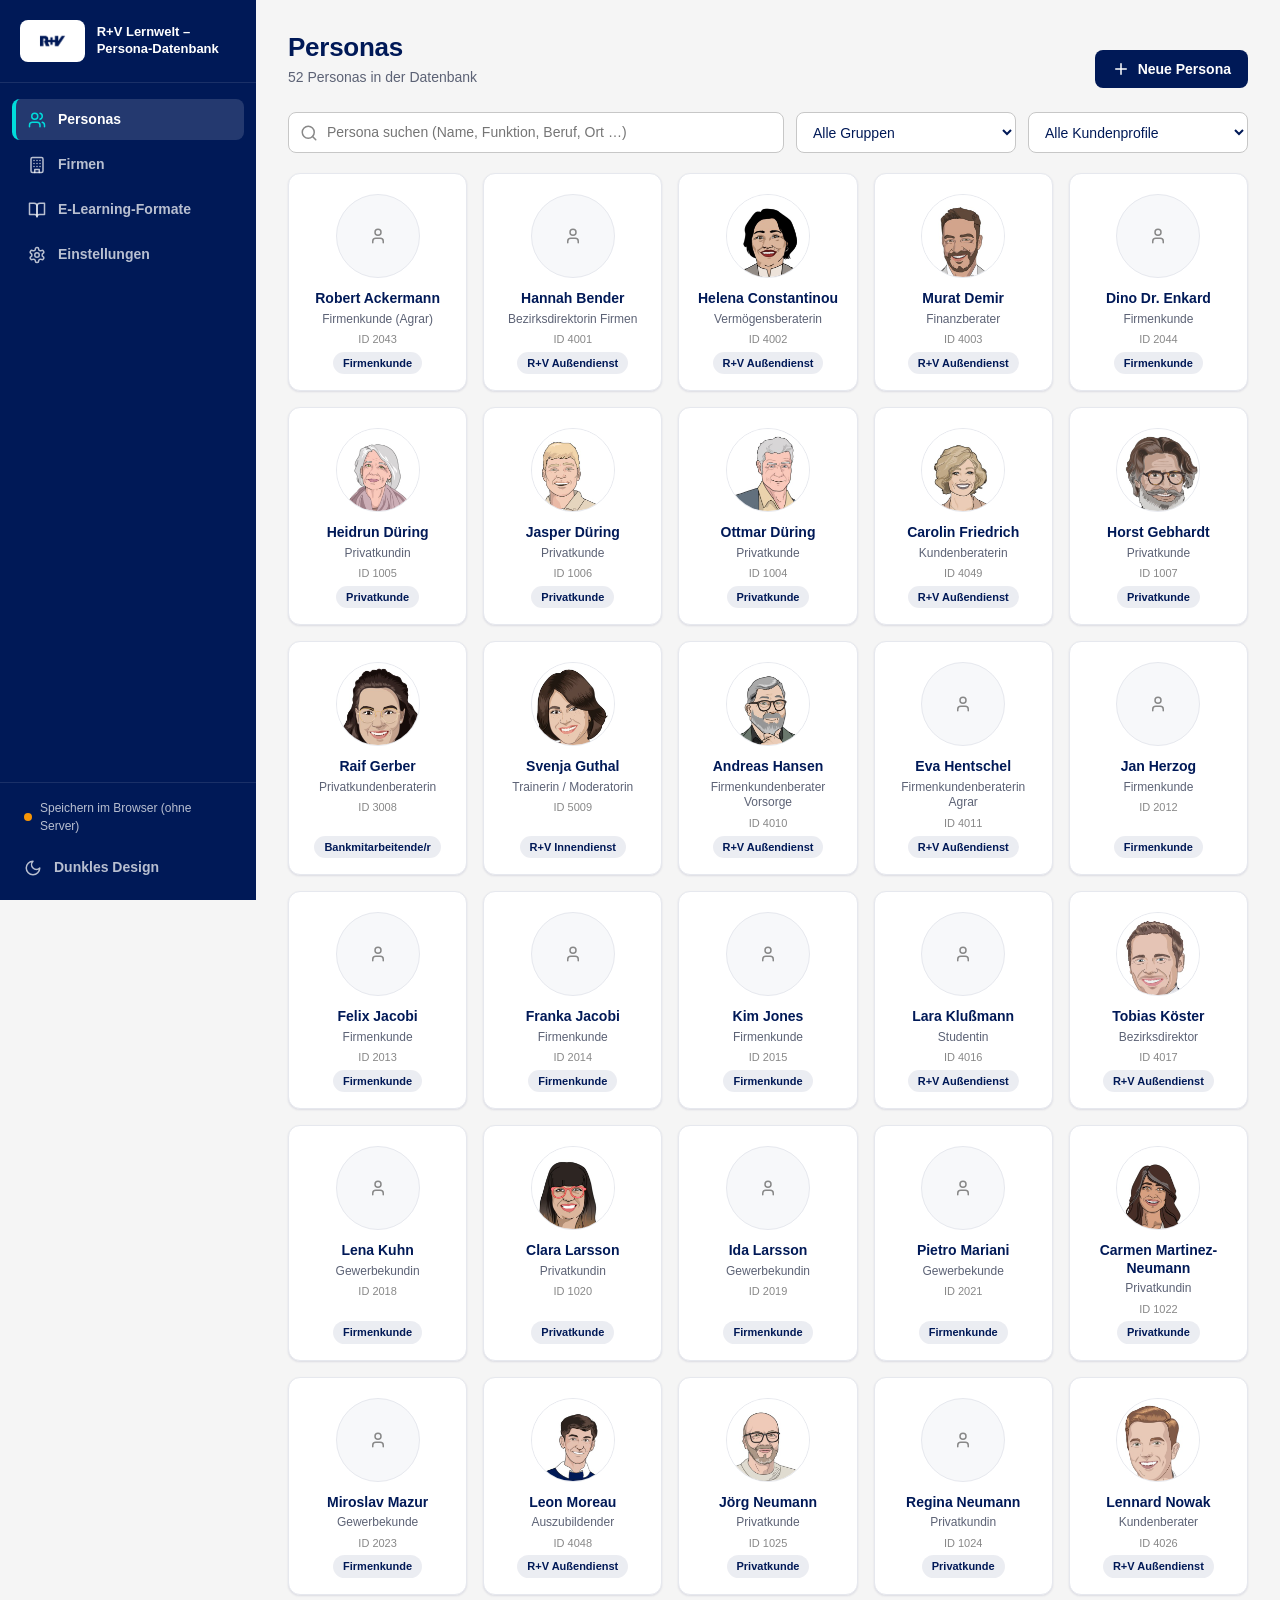
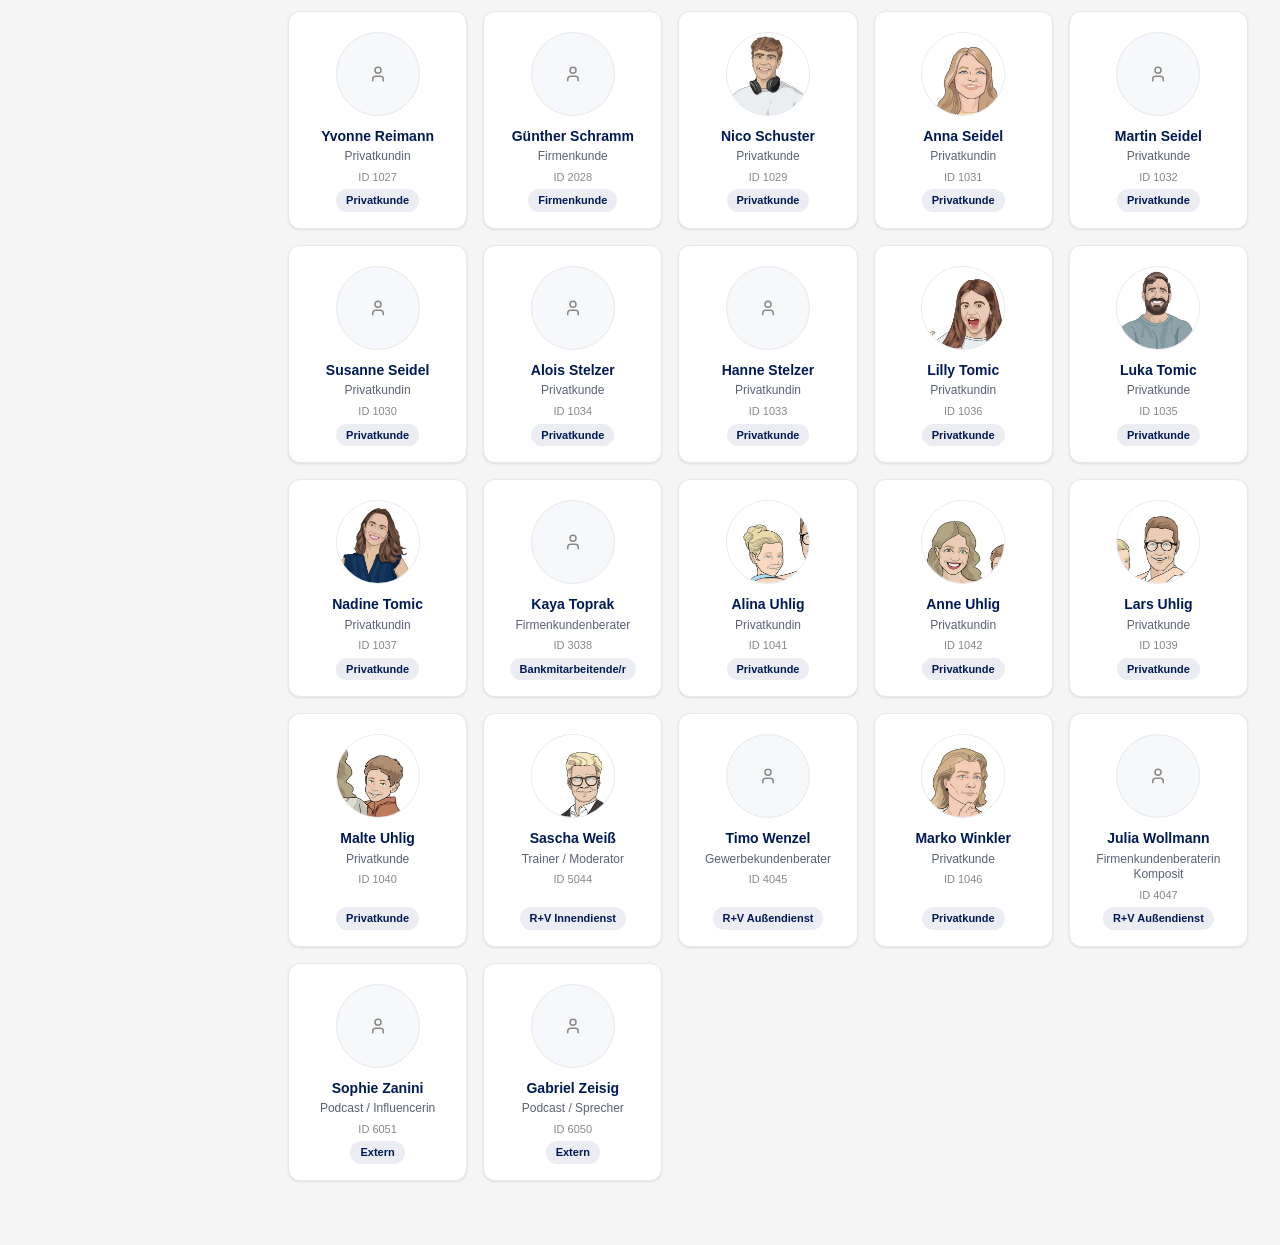
==== webapp/index.html @ 862b60c9 "Persona-Datenbank als statische Web-App für IIS ohne Datenbank - webapp/: HTML/CSS/JS-Nachbau der Ab" ====
<!doctype html>
<html lang="de">
<head>
<meta charset="utf-8">
<meta name="viewport" content="width=device-width, initial-scale=1, viewport-fit=cover">
<title>R+V Lernwelt Personas</title>
<link rel="icon" href="assets/favicon.svg" type="image/svg+xml">
<link rel="stylesheet" href="assets/app.css">
</head>
<body>
<div id="app" class="app">
  <div class="laden">Daten werden geladen …</div>
</div>
<script src="assets/app.js"></script>
</body>
</html>
---- webapp/assets/app.css ----
/* R+V Lernwelt – Persona-Datenbank
   Layout: feste dunkelblaue Navigation links, Inhalt als Kachel- und Karten-Raster rechts.
   Farben laut R+V-Farbtabelle (Farben.pdf): Dunkelblau als Fundament, Mint für Interaktion,
   Orange als Highlight, Rot nur als Funktionsfarbe. Schrift: Arial als Ersatz für „RuV Type“. */
:root {
  --navy: #001957;
  --navy-dark: #00113f;
  --mint: #109DA8;
  --mint-hell: #00DCDC;
  --orange: #EB6504;
  --rot: #D93636;

  --bg: #F5F5F5;
  --flaeche: #FFFFFF;
  --flaeche-2: #F7F8FA;
  --text: #001957;
  --text-2: #5C6275;
  --text-3: #888888;
  --linie: #E6E8EE;
  --feld-rand: #C7C7C7;
  --primaer: #001957;
  --primaer-hover: #00113f;
  --primaer-text: #FFFFFF;
  --akzent: #109DA8;
  --chip: rgba(0, 25, 87, 0.08);
  --chip-text: #001957;
  --nav-bg: #001957;
  --nav-text: rgba(255, 255, 255, 0.72);
  --schatten: 0 1px 2px rgba(0, 25, 87, 0.06), 0 1px 3px rgba(0, 25, 87, 0.05);
  --schatten-hoch: 0 8px 24px rgba(0, 25, 87, 0.12);
  --hinweis-bg: #FFF4EA;
  --hinweis-rand: #F79506;

  --schrift: Arial, Helvetica, sans-serif;
  --radius: 8px;
  --radius-gross: 12px;
  --nav-breite: 256px;
}
@media (prefers-color-scheme: dark) {
  :root:not([data-theme="light"]) {
    --bg: #0A1024;
    --flaeche: #121A33;
    --flaeche-2: #18223F;
    --text: #E9EDF7;
    --text-2: #A9B1C6;
    --text-3: #7E879E;
    --linie: #26314F;
    --feld-rand: #3A4668;
    --primaer: #00DCDC;
    --primaer-hover: #5FEAEA;
    --primaer-text: #001957;
    --akzent: #3CC7D1;
    --chip: rgba(0, 220, 220, 0.12);
    --chip-text: #BFF6F6;
    --nav-bg: #050C22;
    --nav-text: rgba(255, 255, 255, 0.7);
    --schatten: 0 1px 2px rgba(0, 0, 0, 0.4);
    --schatten-hoch: 0 8px 24px rgba(0, 0, 0, 0.5);
    --hinweis-bg: #2A1E10;
    --hinweis-rand: #EB6504;
    --rot: #FF6B6B;
    color-scheme: dark;
  }
}
:root[data-theme="dark"] {
  --bg: #0A1024;
  --flaeche: #121A33;
  --flaeche-2: #18223F;
  --text: #E9EDF7;
  --text-2: #A9B1C6;
  --text-3: #7E879E;
  --linie: #26314F;
  --feld-rand: #3A4668;
  --primaer: #00DCDC;
  --primaer-hover: #5FEAEA;
  --primaer-text: #001957;
  --akzent: #3CC7D1;
  --chip: rgba(0, 220, 220, 0.12);
  --chip-text: #BFF6F6;
  --nav-bg: #050C22;
  --nav-text: rgba(255, 255, 255, 0.7);
  --schatten: 0 1px 2px rgba(0, 0, 0, 0.4);
  --schatten-hoch: 0 8px 24px rgba(0, 0, 0, 0.5);
  --hinweis-bg: #2A1E10;
  --hinweis-rand: #EB6504;
  --rot: #FF6B6B;
  color-scheme: dark;
}

* { box-sizing: border-box; }
html, body { margin: 0; }
body {
  background: var(--bg);
  color: var(--text);
  font-family: var(--schrift);
  font-size: 14px;
  line-height: 1.5;
  -webkit-font-smoothing: antialiased;
}
img { max-width: 100%; }
[hidden] { display: none !important; }
a { color: inherit; }
button, input, select, textarea { font: inherit; color: inherit; }
:focus-visible { outline: 2px solid var(--akzent); outline-offset: 2px; }
h1, h2, h3 { text-wrap: balance; margin: 0; }

/* ---------- Grundgerüst ---------- */
.app { min-height: 100vh; }
.nav {
  position: fixed; inset: 0 auto 0 0; width: var(--nav-breite);
  background: var(--nav-bg); color: #fff;
  display: flex; flex-direction: column; z-index: 40;
  padding-top: env(safe-area-inset-top, 0px);
  transition: transform 250ms ease;
}
.nav-marke { display: flex; align-items: center; gap: 12px; padding: 20px; border-bottom: 1px solid rgba(255,255,255,0.1); }
.nav-logo { background: #fff; border-radius: var(--radius); padding: 6px 10px; display: flex; flex-shrink: 0; }
.nav-logo img { height: 30px; width: auto; display: block; }
.nav-titel { font-weight: 700; font-size: 13px; line-height: 1.3; min-width: 0; }
.nav-liste { flex: 1; padding: 16px 12px; display: flex; flex-direction: column; gap: 4px; }
.nav-link {
  display: flex; align-items: center; gap: 12px;
  padding: 10px 12px; border-radius: var(--radius);
  border-left: 4px solid transparent;
  color: var(--nav-text); text-decoration: none; font-weight: 700; font-size: 14px;
  transition: background-color 150ms, color 150ms;
}
.nav-link:hover { background: rgba(255,255,255,0.08); color: #fff; }
.nav-link[aria-current="page"] { background: rgba(255,255,255,0.14); color: #fff; border-left-color: var(--mint-hell); }
.nav-link[aria-current="page"] .icon { color: var(--mint-hell); }
.nav-fuss { padding: 12px; border-top: 1px solid rgba(255,255,255,0.1); display: flex; flex-direction: column; gap: 8px; }
.nav-status { font-size: 12px; color: var(--nav-text); padding: 4px 12px; display: flex; align-items: center; gap: 8px; }
.nav-status .punkt { width: 8px; height: 8px; border-radius: 50%; background: var(--mint-hell); flex-shrink: 0; }
.nav-status.lokal .punkt { background: #F79506; }
.nav-knopf {
  display: flex; align-items: center; gap: 12px; width: 100%;
  padding: 10px 12px; border-radius: var(--radius); border: 0; background: transparent;
  color: var(--nav-text); font-weight: 700; cursor: pointer; text-align: left;
}
.nav-knopf:hover { background: rgba(255,255,255,0.08); color: #fff; }

.kopf-mobil {
  display: none; position: sticky; top: env(safe-area-inset-top, 0px); z-index: 30;
  background: var(--nav-bg); color: #fff; padding: 10px 16px;
  align-items: center; gap: 12px;
}
.kopf-mobil .nav-logo img { height: 24px; }
.menue-knopf { background: transparent; border: 0; color: #fff; padding: 6px; border-radius: var(--radius); cursor: pointer; display: flex; }
.abdunkler { display: none; }

.haupt { margin-left: var(--nav-breite); padding: 32px 32px 64px; max-width: calc(1280px + var(--nav-breite)); }

@media (max-width: 1023px) {
  .nav { transform: translateX(-100%); }
  .app.nav-offen .nav { transform: translateX(0); }
  .app.nav-offen .abdunkler { display: block; position: fixed; inset: 0; background: rgba(0,0,0,0.45); z-index: 35; }
  .kopf-mobil { display: flex; }
  .haupt { margin-left: 0; padding: 20px 16px 48px; }
}

/* ---------- Bausteine ---------- */
.icon { width: 18px; height: 18px; flex-shrink: 0; stroke: currentColor; fill: none; stroke-width: 2; stroke-linecap: round; stroke-linejoin: round; }
.icon-klein { width: 14px; height: 14px; }
.icon-gross { width: 40px; height: 40px; stroke-width: 1.5; }

.seitenkopf { display: flex; flex-wrap: wrap; align-items: flex-end; justify-content: space-between; gap: 16px; margin-bottom: 24px; }
.seitenkopf h1 { font-size: 26px; line-height: 1.2; letter-spacing: -0.01em; }
.seitenkopf p { margin: 4px 0 0; color: var(--text-2); }
.leiste { display: flex; flex-wrap: wrap; align-items: center; justify-content: space-between; gap: 12px; margin-bottom: 20px; }
.leiste-rechts { display: flex; flex-wrap: wrap; gap: 8px; }

.knopf {
  display: inline-flex; align-items: center; justify-content: center; gap: 8px;
  padding: 9px 16px; border-radius: var(--radius); border: 1px solid transparent;
  font-weight: 700; font-size: 14px; line-height: 1.2; cursor: pointer; text-decoration: none;
  transition: background-color 150ms, border-color 150ms, color 150ms;
  white-space: nowrap;
}
.knopf-primaer { background: var(--primaer); color: var(--primaer-text); }
.knopf-primaer:hover { background: var(--primaer-hover); }
.knopf-rahmen { background: var(--flaeche); color: var(--text); border-color: var(--linie); }
.knopf-rahmen:hover { background: var(--flaeche-2); }
.knopf-gefahr { background: var(--flaeche); color: var(--rot); border-color: var(--linie); }
.knopf-gefahr:hover { border-color: var(--rot); }
.knopf-gefahr-voll { background: var(--rot); color: #fff; }
.knopf-klein { padding: 6px 10px; font-size: 12px; }
.knopf-text { background: none; border: 0; color: var(--text-2); padding: 6px 0; font-weight: 400; }
.knopf-text:hover { color: var(--text); }
.knopf-icon { background: none; border: 0; padding: 6px; color: var(--text-3); border-radius: var(--radius); cursor: pointer; display: inline-flex; }
.knopf-icon:hover { color: var(--rot); background: var(--flaeche-2); }
.knopf:disabled { opacity: 0.5; cursor: default; }
.link-akzent { color: var(--akzent); text-decoration: none; font-weight: 700; display: inline-flex; align-items: center; gap: 6px; background: none; border: 0; padding: 0; cursor: pointer; }
.link-akzent:hover { text-decoration: underline; }

.karte { background: var(--flaeche); border: 1px solid var(--linie); border-radius: var(--radius-gross); box-shadow: var(--schatten); padding: 24px; min-width: 0; }
.karte-kopf { display: flex; align-items: center; justify-content: space-between; gap: 12px; margin-bottom: 16px; }
.karte-kopf h2 { font-size: 17px; display: flex; align-items: center; gap: 8px; }
.karte-kopf h2 .icon { color: var(--akzent); }

.chip { display: inline-block; padding: 3px 10px; border-radius: 999px; background: var(--chip); color: var(--chip-text); font-size: 12px; font-weight: 700; }
.chip-grau { background: var(--flaeche-2); color: var(--text-2); font-weight: 400; }
.chips { display: flex; flex-wrap: wrap; gap: 8px; margin-top: 10px; }

/* ---------- Suche & Filter ---------- */
.filterzeile { display: flex; flex-wrap: wrap; gap: 12px; margin-bottom: 20px; }
.suche { position: relative; flex: 1 1 280px; min-width: 0; }
.suche .icon { position: absolute; left: 12px; top: 50%; transform: translateY(-50%); color: var(--text-3); }
.suche input[type="search"] { padding-left: 38px; }
.filterzeile select { flex: 0 1 220px; min-width: 0; }
.filter-aktiv { border-color: var(--primaer) !important; box-shadow: inset 0 0 0 1px var(--primaer); }

.feld { display: flex; flex-direction: column; gap: 5px; min-width: 0; }
.feld label, .feld .label { font-size: 12px; font-weight: 700; color: var(--text-2); }
.feld .hilfe { font-size: 12px; color: var(--text-3); }
input[type="text"], input[type="number"], input[type="search"], input[type="url"], select, textarea {
  width: 100%; padding: 9px 12px; border: 1px solid var(--feld-rand); border-radius: var(--radius);
  background: var(--flaeche); color: var(--text); font-size: 14px; min-width: 0;
}
textarea { resize: vertical; min-height: 84px; line-height: 1.45; }
input:focus, select:focus, textarea:focus { outline: none; border-color: var(--akzent); box-shadow: 0 0 0 3px color-mix(in srgb, var(--akzent) 22%, transparent); }

.raster { display: grid; gap: 16px; }
.raster-2 { grid-template-columns: repeat(2, minmax(0, 1fr)); }
.raster-3 { grid-template-columns: repeat(3, minmax(0, 1fr)); }
.raster-karten { display: grid; gap: 20px; grid-template-columns: repeat(2, minmax(0, 1fr)); align-items: start; }
@media (max-width: 1100px) { .raster-3 { grid-template-columns: repeat(2, minmax(0, 1fr)); } }
@media (max-width: 900px) { .raster-karten { grid-template-columns: minmax(0, 1fr); } }
@media (max-width: 640px) { .raster-2, .raster-3 { grid-template-columns: minmax(0, 1fr); } }
.spalte-voll { grid-column: 1 / -1; }
.stapel { display: flex; flex-direction: column; gap: 20px; }

/* ---------- Persona-Kacheln ---------- */
.kacheln { display: grid; gap: 16px; grid-template-columns: repeat(auto-fill, minmax(170px, 1fr)); }
.kachel {
  display: flex; flex-direction: column; align-items: center; text-align: center; gap: 4px;
  background: var(--flaeche); border: 1px solid var(--linie); border-radius: var(--radius-gross);
  padding: 20px 14px 16px; text-decoration: none; color: inherit; box-shadow: var(--schatten);
  transition: box-shadow 150ms, transform 150ms, border-color 150ms;
}
.kachel:hover { box-shadow: var(--schatten-hoch); transform: translateY(-2px); border-color: color-mix(in srgb, var(--akzent) 40%, var(--linie)); }
.kachel-name { font-weight: 700; font-size: 14px; line-height: 1.25; margin-top: 8px; }
.kachel-sub { color: var(--text-2); font-size: 12px; line-height: 1.3; }
.kachel .chip { margin-top: auto; font-size: 11px; }
.kachel-id { font-size: 11px; color: var(--text-3); font-variant-numeric: tabular-nums; }

.avatar { width: 84px; height: 84px; border-radius: 50%; background: var(--flaeche-2); display: flex; align-items: center; justify-content: center; overflow: hidden; flex-shrink: 0; color: var(--text-3); border: 1px solid var(--linie); }
.avatar img { width: 100%; height: 100%; object-fit: cover; display: block; background: #fff; }
.avatar-klein { width: 36px; height: 36px; }
.avatar-klein .icon { width: 16px; height: 16px; }

/* ---------- Firmen- und Format-Kacheln ---------- */
.kacheln-breit { display: grid; gap: 16px; grid-template-columns: repeat(auto-fill, minmax(260px, 1fr)); }
.kachel-breit {
  display: flex; flex-direction: column; gap: 12px; text-align: left; align-items: stretch;
  background: var(--flaeche); border: 1px solid var(--linie); border-radius: var(--radius-gross);
  padding: 20px; text-decoration: none; color: inherit; box-shadow: var(--schatten);
  transition: box-shadow 150ms, transform 150ms;
}
.kachel-breit:hover { box-shadow: var(--schatten-hoch); transform: translateY(-2px); }
.kachel-breit .titel { display: flex; align-items: flex-start; gap: 12px; font-weight: 700; font-size: 15px; line-height: 1.3; }
.kachel-breit .titel .symbol { width: 40px; height: 40px; border-radius: var(--radius); background: var(--chip); color: var(--chip-text); display: flex; align-items: center; justify-content: center; flex-shrink: 0; }
.kachel-breit dl { margin: 0; display: grid; grid-template-columns: auto minmax(0, 1fr); gap: 4px 12px; font-size: 13px; }
.kachel-breit dt { color: var(--text-3); text-transform: uppercase; font-size: 11px; letter-spacing: 0.06em; padding-top: 2px; }
.kachel-breit dd { margin: 0; overflow-wrap: anywhere; }

/* ---------- Detailseiten ---------- */
.profil { display: flex; flex-wrap: wrap; gap: 24px; align-items: flex-start; }
.portrait { width: 150px; aspect-ratio: 3 / 4; max-width: 100%; border-radius: var(--radius-gross); overflow: hidden; background: var(--flaeche-2); display: flex; align-items: center; justify-content: center; color: var(--text-3); flex-shrink: 0; border: 1px solid var(--linie); }
.portrait img { width: 100%; height: 100%; object-fit: cover; object-position: top center; display: block; background: #fff; }
.portrait-quadrat { aspect-ratio: 1 / 1; }
.profil-text { flex: 1 1 260px; min-width: 0; }
.profil-text h1 { font-size: 28px; line-height: 1.15; letter-spacing: -0.01em; }
.profil-text .unterzeile { color: var(--text-2); margin-top: 6px; font-size: 15px; }
.profil-fakten { display: flex; flex-wrap: wrap; gap: 8px 24px; margin-top: 16px; font-size: 13px; color: var(--text-2); }
.profil-fakten strong { color: var(--text); font-weight: 700; }

.felder { margin: 0; display: flex; flex-direction: column; gap: 12px; }
.felder dt { font-size: 11px; font-weight: 700; color: var(--text-3); text-transform: uppercase; letter-spacing: 0.06em; }
.felder dd { margin: 2px 0 0; white-space: pre-line; overflow-wrap: anywhere; }
.leer { color: var(--text-3); font-size: 13px; margin: 0; }

.liste { display: flex; flex-direction: column; gap: 8px; }
.eintrag { display: flex; align-items: center; justify-content: space-between; gap: 12px; padding: 10px 12px; background: var(--flaeche-2); border-radius: var(--radius); min-width: 0; }
.eintrag-link { display: flex; align-items: center; gap: 12px; text-decoration: none; min-width: 0; flex: 1; }
.eintrag-link:hover .eintrag-titel { text-decoration: underline; }
.eintrag-titel { font-weight: 700; font-size: 14px; overflow-wrap: anywhere; }
.eintrag-sub { font-size: 12px; color: var(--text-2); }

.pfad { font-family: Consolas, "Courier New", monospace; font-size: 12px; color: var(--text-2); overflow-wrap: anywhere; background: var(--flaeche-2); padding: 8px 10px; border-radius: var(--radius); }
.klein-hinweis { font-size: 12px; color: var(--text-3); margin: 0; }

.inline-form { background: var(--flaeche-2); border-radius: var(--radius); padding: 16px; display: flex; flex-direction: column; gap: 12px; }
.inline-form .aktionen { display: flex; justify-content: flex-end; gap: 8px; }

/* ---------- Formulare ---------- */
.zeile-zuordnung { display: grid; grid-template-columns: minmax(0, 1fr) minmax(0, 1fr) auto; gap: 12px; align-items: end; }
.zeile-zuordnung-3 { grid-template-columns: minmax(0, 1.2fr) minmax(0, 1fr) minmax(0, 1fr) auto; }
@media (max-width: 720px) { .zeile-zuordnung, .zeile-zuordnung-3 { grid-template-columns: minmax(0, 1fr); } }
.bild-bereich { display: flex; flex-wrap: wrap; align-items: center; gap: 20px; }
.geburtstag { display: grid; grid-template-columns: 1fr 1.4fr; gap: 8px; }
.auswahlliste { max-height: 320px; overflow-y: auto; border: 1px solid var(--linie); border-radius: var(--radius); }
.auswahl { display: flex; align-items: center; gap: 12px; padding: 8px 12px; border-bottom: 1px solid var(--linie); cursor: pointer; }
.auswahl:last-child { border-bottom: 0; }
.auswahl:hover { background: var(--flaeche-2); }
.auswahl input { width: 16px; height: 16px; accent-color: var(--akzent); }
.auswahl-sub { color: var(--text-2); font-size: 12px; }
.treffer { border: 1px solid var(--linie); border-radius: var(--radius); margin-top: 6px; max-height: 240px; overflow-y: auto; background: var(--flaeche); }
.treffer button { display: flex; width: 100%; text-align: left; gap: 8px; padding: 8px 12px; border: 0; background: none; cursor: pointer; }
.treffer button:hover { background: var(--flaeche-2); }

/* ---------- Hinweise, Dialoge, Toasts ---------- */
.banner { display: flex; flex-wrap: wrap; align-items: center; gap: 12px; justify-content: space-between; background: var(--hinweis-bg); border: 1px solid var(--hinweis-rand); border-radius: var(--radius); padding: 12px 16px; margin-bottom: 20px; font-size: 13px; }
.banner p { margin: 0; flex: 1 1 320px; }
.dialog-huelle { position: fixed; inset: 0; background: rgba(0, 10, 35, 0.55); z-index: 60; display: flex; align-items: center; justify-content: center; padding: 16px; }
.dialog { background: var(--flaeche); border-radius: var(--radius-gross); box-shadow: var(--schatten-hoch); width: 100%; max-width: 440px; padding: 24px; display: flex; flex-direction: column; gap: 12px; }
.dialog h3 { font-size: 18px; }
.dialog p { margin: 0; color: var(--text-2); }
.dialog .aktionen { display: flex; justify-content: flex-end; gap: 8px; margin-top: 8px; flex-wrap: wrap; }
.dialog-breit { max-width: 520px; padding: 0; overflow: hidden; }
.dialog-breit .dialog-kopf { padding: 16px 24px; border-bottom: 1px solid var(--linie); display: flex; align-items: center; gap: 8px; }
.dialog-breit .dialog-inhalt { padding: 16px 24px 24px; display: flex; flex-direction: column; gap: 12px; }
.zuschnitt { position: relative; width: 100%; aspect-ratio: 1 / 1; max-height: 60vh; background: #111; overflow: hidden; touch-action: none; cursor: grab; }
.zuschnitt canvas { width: 100%; height: 100%; display: block; }
.zuschnitt:active { cursor: grabbing; }
input[type="range"] { width: 100%; accent-color: var(--akzent); }

.toasts { position: fixed; right: 16px; bottom: calc(16px + env(safe-area-inset-bottom, 0px)); z-index: 70; display: flex; flex-direction: column; gap: 8px; max-width: calc(100vw - 32px); }
.toast { background: var(--navy); color: #fff; padding: 12px 16px; border-radius: var(--radius); box-shadow: var(--schatten-hoch); font-size: 13px; display: flex; align-items: center; gap: 10px; border-left: 4px solid var(--mint-hell); animation: rein 200ms ease-out; }
.toast.fehler { border-left-color: #FF4C4C; }
@keyframes rein { from { opacity: 0; transform: translateY(8px); } to { opacity: 1; transform: none; } }

.laden { display: flex; align-items: center; justify-content: center; padding: 80px 0; color: var(--text-2); gap: 12px; }
.leerzustand { text-align: center; padding: 64px 16px; color: var(--text-3); display: flex; flex-direction: column; align-items: center; gap: 8px; }
.leerzustand p { margin: 0; }

@media (prefers-reduced-motion: reduce) {
  *, *::before, *::after { transition: none !important; animation: none !important; }
}
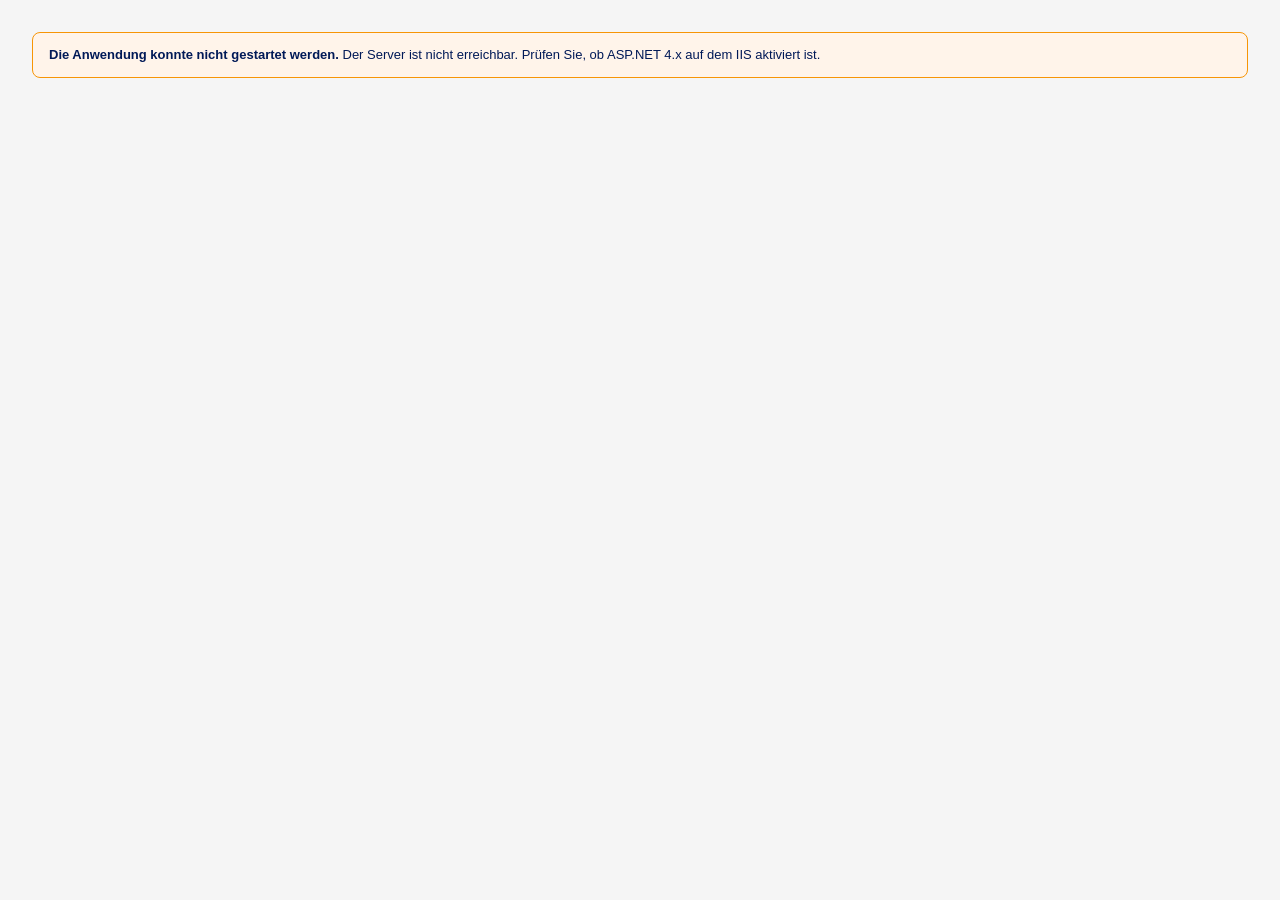
==== commit 10f806b8: "Passwortabfrage serverseitig, Daten in App_Data, Beziehungen entfernt - api/daten.ashx ersetzt speic" ====
--- a/webapp/index.html
+++ b/webapp/index.html
@@ -11,6 +11,7 @@
 <div id="app" class="app">
   <div class="laden">Daten werden geladen …</div>
 </div>
+<script src="assets/krypto.js"></script>
 <script src="assets/app.js"></script>
 </body>
 </html>
--- a/webapp/assets/app.css
+++ b/webapp/assets/app.css
@@ -333,6 +333,24 @@
 .leerzustand { text-align: center; padding: 64px 16px; color: var(--text-3); display: flex; flex-direction: column; align-items: center; gap: 8px; }
 .leerzustand p { margin: 0; }
 
+/* ---------- Anmeldung ---------- */
+.anmeldung-huelle { min-height: 100vh; display: flex; align-items: center; justify-content: center; padding: 24px 16px; background: var(--nav-bg); }
+.anmeldung { width: 100%; max-width: 380px; background: var(--flaeche); border-radius: var(--radius-gross); box-shadow: var(--schatten-hoch); padding: 32px; display: flex; flex-direction: column; gap: 16px; }
+.anmeldung .knopf { width: 100%; padding-block: 12px; }
+.anmeldung-logo { align-self: flex-start; border: 1px solid var(--linie); }
+.anmeldung-logo img { height: 36px; }
+.anmeldung h1 { font-size: 20px; line-height: 1.3; }
+.anmeldung-text { margin: -8px 0 0; color: var(--text-2); }
+.anmeldung-hinweis { margin: 0; padding: 10px 12px; border-radius: var(--radius); background: var(--flaeche-2); color: var(--text-2); font-size: 13px; }
+.anmeldung-fehler { margin: 0; color: var(--rot); font-size: 13px; font-weight: 700; }
+.schalter-zeile { display: flex; align-items: flex-start; justify-content: space-between; gap: 16px; }
+.chip-warnung { background: var(--hinweis-bg); color: var(--orange); border: 1px solid var(--hinweis-rand); }
+input[type="password"] {
+  width: 100%; padding: 9px 12px; border: 1px solid var(--feld-rand); border-radius: var(--radius);
+  background: var(--flaeche); color: var(--text); font-size: 14px; min-width: 0;
+}
+input[type="password"]:focus { outline: none; border-color: var(--akzent); box-shadow: 0 0 0 3px color-mix(in srgb, var(--akzent) 22%, transparent); }
+
 @media (prefers-reduced-motion: reduce) {
   *, *::before, *::after { transition: none !important; animation: none !important; }
 }
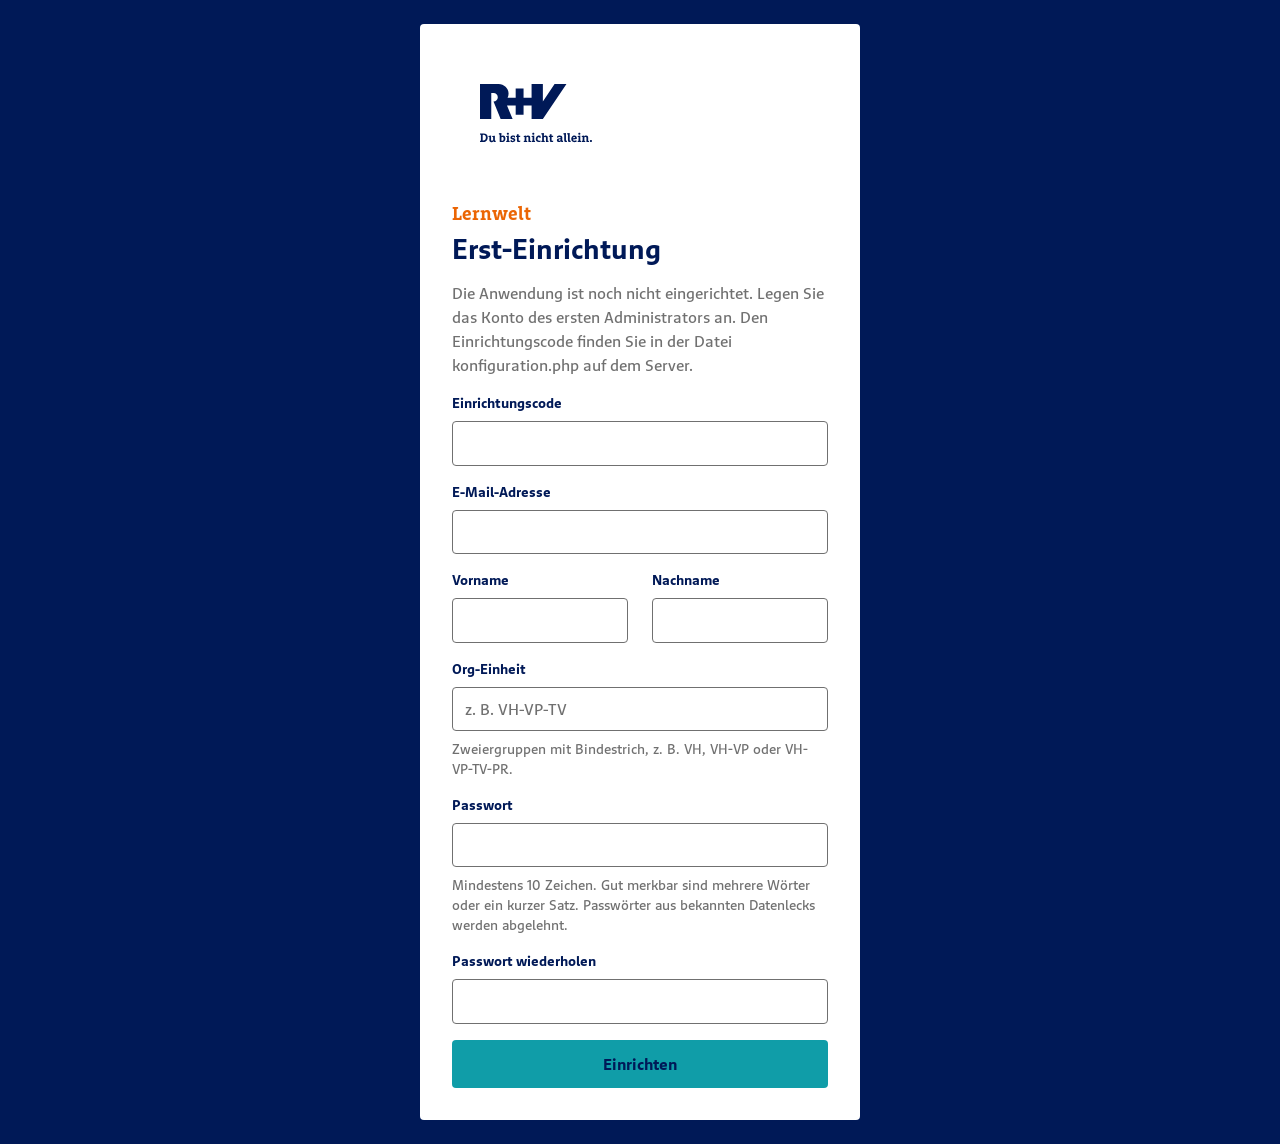
==== commit 4b470882: "Benutzerkonten mit Rollen, PHP/MySQL für ALL-INKL statt IIS - Server neu in PHP 8.1+ mit MySQL/Maria" ====
--- a/webapp/index.html
+++ b/webapp/index.html
@@ -11,7 +11,6 @@
 <div id="app" class="app">
   <div class="laden">Daten werden geladen …</div>
 </div>
-<script src="assets/krypto.js"></script>
 <script src="assets/app.js"></script>
 </body>
 </html>
--- a/webapp/assets/app.css
+++ b/webapp/assets/app.css
@@ -1,355 +1,440 @@
 /* R+V Lernwelt – Persona-Datenbank
-   Layout: feste dunkelblaue Navigation links, Inhalt als Kachel- und Karten-Raster rechts.
-   Farben laut R+V-Farbtabelle (Farben.pdf): Dunkelblau als Fundament, Mint für Interaktion,
-   Orange als Highlight, Rot nur als Funktionsfarbe. Schrift: Arial als Ersatz für „RuV Type“. */
+   Gestaltung nach dem Design-System „R+V Design“ (tokens.json, README):
+   - Dunkelblau ist das Fundament, Mint nur für Interaktion, Orange für Toplines und Fokus.
+   - Rot nur als Funktionsfarbe in Formularen, immer mit Wort oder Symbol.
+   - Radius 4 px, keine Schatten, keine Verläufe. Hausschriften RuV Sans und RuV Slab.
+   Layout: feste dunkelblaue Navigation links, Inhalt als Kachel- und Karten-Raster rechts. */
+
+@font-face { font-family: "RuV Sans"; src: url("fonts/RuVSans-Regular.woff2") format("woff2"); font-weight: 400; font-style: normal; font-display: swap; }
+@font-face { font-family: "RuV Sans"; src: url("fonts/RuVSans-RegularItalic.woff2") format("woff2"); font-weight: 400; font-style: italic; font-display: swap; }
+@font-face { font-family: "RuV Sans"; src: url("fonts/RuVSans-Bold.woff2") format("woff2"); font-weight: 700; font-style: normal; font-display: swap; }
+@font-face { font-family: "RuV Sans"; src: url("fonts/RuVSans-Black.woff2") format("woff2"); font-weight: 900; font-style: normal; font-display: swap; }
+@font-face { font-family: "RuV Slab"; src: url("fonts/RuVSlab-Bold.woff2") format("woff2"); font-weight: 700; font-style: normal; font-display: swap; }
+@font-face { font-family: "RuV-Icons-v3"; src: url("fonts/RuV-Icons-v3.woff2") format("woff2"); font-weight: 400; font-style: normal; font-display: block; }
+
 :root {
-  --navy: #001957;
-  --navy-dark: #00113f;
-  --mint: #109DA8;
-  --mint-hell: #00DCDC;
-  --orange: #EB6504;
-  --rot: #D93636;
-
-  --bg: #F5F5F5;
-  --flaeche: #FFFFFF;
-  --flaeche-2: #F7F8FA;
-  --text: #001957;
-  --text-2: #5C6275;
-  --text-3: #888888;
-  --linie: #E6E8EE;
-  --feld-rand: #C7C7C7;
-  --primaer: #001957;
-  --primaer-hover: #00113f;
-  --primaer-text: #FFFFFF;
-  --akzent: #109DA8;
-  --chip: rgba(0, 25, 87, 0.08);
-  --chip-text: #001957;
+  /* Markenfarben */
+  --primary: #001957;
+  --white: #ffffff;
+  --sand: #fff4e0;
+  --orange-light: #f79506;
+  --orange-dark: #eb6504;
+  --mint-light: #00dcdc;
+  --mint-dark: #109da8;
+  --grey-1: #f5f5f5;
+  --grey-2: #ececec;
+  --grey-3: #c7c7c7;
+  --grey-5: #707070;
+
+  /* Rollen (Theme „hell“) */
+  --surface: #ffffff;
+  --surface-soft: #fff4e0;
+  --ink: #001957;
+  --ink-muted: #707070;
+  --highlight: #eb6504;
+  --interactive: #109da8;
+  --interactive-hover: #00dcdc;
+  --on-interactive: #001957;
+  --link: #167b8a;
+  --border: #c7c7c7;
+  --error: #ff4c4c;
+  --success: #759a03;
   --nav-bg: #001957;
-  --nav-text: rgba(255, 255, 255, 0.72);
-  --schatten: 0 1px 2px rgba(0, 25, 87, 0.06), 0 1px 3px rgba(0, 25, 87, 0.05);
-  --schatten-hoch: 0 8px 24px rgba(0, 25, 87, 0.12);
-  --hinweis-bg: #FFF4EA;
-  --hinweis-rand: #F79506;
-
-  --schrift: Arial, Helvetica, sans-serif;
-  --radius: 8px;
-  --radius-gross: 12px;
-  --nav-breite: 256px;
+  --nav-text: rgba(255, 255, 255, 0.82);
+  --nav-linie: rgba(255, 255, 255, 0.16);
+  --nav-aktiv: rgba(255, 255, 255, 0.12);
+
+  /* Schrift */
+  --font-sans: "RuV Sans", Arial, Helvetica, sans-serif;
+  --font-slab: "RuV Slab", Georgia, serif;
+  --font-icons: "RuV-Icons-v3";
+
+  /* Abstände und Radien */
+  --space-1: 4px;
+  --space-2: 8px;
+  --space-3: 16px;
+  --space-4: 24px;
+  --space-5: 32px;
+  --space-6: 48px;
+  --radius-base: 4px;
+  --nav-breite: 264px;
 }
 @media (prefers-color-scheme: dark) {
   :root:not([data-theme="light"]) {
-    --bg: #0A1024;
-    --flaeche: #121A33;
-    --flaeche-2: #18223F;
-    --text: #E9EDF7;
-    --text-2: #A9B1C6;
-    --text-3: #7E879E;
-    --linie: #26314F;
-    --feld-rand: #3A4668;
-    --primaer: #00DCDC;
-    --primaer-hover: #5FEAEA;
-    --primaer-text: #001957;
-    --akzent: #3CC7D1;
-    --chip: rgba(0, 220, 220, 0.12);
-    --chip-text: #BFF6F6;
-    --nav-bg: #050C22;
-    --nav-text: rgba(255, 255, 255, 0.7);
-    --schatten: 0 1px 2px rgba(0, 0, 0, 0.4);
-    --schatten-hoch: 0 8px 24px rgba(0, 0, 0, 0.5);
-    --hinweis-bg: #2A1E10;
-    --hinweis-rand: #EB6504;
-    --rot: #FF6B6B;
+    --surface: #001957;
+    --surface-soft: #001957;
+    --ink: #ffffff;
+    --ink-muted: #bdc4d4;
+    --highlight: #f79506;
+    --interactive: #00dcdc;
+    --interactive-hover: #2ee6e6;
+    --on-interactive: #001957;
+    --link: #5befef;
+    --border: #a2abc2;
+    --error: #ff8484;
+    --success: #8ebc27;
+    --nav-linie: rgba(255, 255, 255, 0.28);
     color-scheme: dark;
   }
 }
 :root[data-theme="dark"] {
-  --bg: #0A1024;
-  --flaeche: #121A33;
-  --flaeche-2: #18223F;
-  --text: #E9EDF7;
-  --text-2: #A9B1C6;
-  --text-3: #7E879E;
-  --linie: #26314F;
-  --feld-rand: #3A4668;
-  --primaer: #00DCDC;
-  --primaer-hover: #5FEAEA;
-  --primaer-text: #001957;
-  --akzent: #3CC7D1;
-  --chip: rgba(0, 220, 220, 0.12);
-  --chip-text: #BFF6F6;
-  --nav-bg: #050C22;
-  --nav-text: rgba(255, 255, 255, 0.7);
-  --schatten: 0 1px 2px rgba(0, 0, 0, 0.4);
-  --schatten-hoch: 0 8px 24px rgba(0, 0, 0, 0.5);
-  --hinweis-bg: #2A1E10;
-  --hinweis-rand: #EB6504;
-  --rot: #FF6B6B;
+  --surface: #001957;
+  --surface-soft: #001957;
+  --ink: #ffffff;
+  --ink-muted: #bdc4d4;
+  --highlight: #f79506;
+  --interactive: #00dcdc;
+  --interactive-hover: #2ee6e6;
+  --on-interactive: #001957;
+  --link: #5befef;
+  --border: #a2abc2;
+  --error: #ff8484;
+  --success: #8ebc27;
+  --nav-linie: rgba(255, 255, 255, 0.28);
   color-scheme: dark;
 }
 
 * { box-sizing: border-box; }
 html, body { margin: 0; }
 body {
-  background: var(--bg);
-  color: var(--text);
-  font-family: var(--schrift);
-  font-size: 14px;
-  line-height: 1.5;
+  background: var(--surface);
+  color: var(--ink);
+  font-family: var(--font-sans);
+  font-size: 16px;
+  line-height: 24px;
   -webkit-font-smoothing: antialiased;
 }
 img { max-width: 100%; }
 [hidden] { display: none !important; }
 a { color: inherit; }
 button, input, select, textarea { font: inherit; color: inherit; }
-:focus-visible { outline: 2px solid var(--akzent); outline-offset: 2px; }
+:focus-visible { outline: 3px solid var(--highlight); outline-offset: 2px; }
 h1, h2, h3 { text-wrap: balance; margin: 0; }
+p { margin: 0; }
+
+/* ---------- Symbole (RuV-Icons-v3) ---------- */
+.icon {
+  font-family: var(--font-icons); font-style: normal; font-weight: 400;
+  font-size: 20px; line-height: 1; width: 1em; height: 1em;
+  display: inline-flex; align-items: center; justify-content: center; flex-shrink: 0;
+  speak: never; -webkit-font-smoothing: antialiased;
+}
+.icon-klein { font-size: 16px; }
+.icon-gross { font-size: 44px; }
 
 /* ---------- Grundgerüst ---------- */
 .app { min-height: 100vh; }
 .nav {
   position: fixed; inset: 0 auto 0 0; width: var(--nav-breite);
-  background: var(--nav-bg); color: #fff;
+  background: var(--nav-bg); color: var(--white);
   display: flex; flex-direction: column; z-index: 40;
   padding-top: env(safe-area-inset-top, 0px);
+  border-right: 1px solid var(--nav-linie);
   transition: transform 250ms ease;
 }
-.nav-marke { display: flex; align-items: center; gap: 12px; padding: 20px; border-bottom: 1px solid rgba(255,255,255,0.1); }
-.nav-logo { background: #fff; border-radius: var(--radius); padding: 6px 10px; display: flex; flex-shrink: 0; }
-.nav-logo img { height: 30px; width: auto; display: block; }
-.nav-titel { font-weight: 700; font-size: 13px; line-height: 1.3; min-width: 0; }
-.nav-liste { flex: 1; padding: 16px 12px; display: flex; flex-direction: column; gap: 4px; }
+.nav-marke { display: flex; flex-direction: column; gap: var(--space-3); padding: var(--space-4) var(--space-4) var(--space-4); border-bottom: 1px solid var(--nav-linie); }
+.nav-logo { display: block; }
+.nav-logo img { height: 72px; width: auto; display: block; margin: -14px 0 -14px -20px; }
+.nav-titel { font-weight: 700; font-size: 14px; line-height: 20px; min-width: 0; }
+.nav-liste { flex: 1; padding: var(--space-3) var(--space-3); display: flex; flex-direction: column; gap: var(--space-1); }
 .nav-link {
   display: flex; align-items: center; gap: 12px;
-  padding: 10px 12px; border-radius: var(--radius);
-  border-left: 4px solid transparent;
-  color: var(--nav-text); text-decoration: none; font-weight: 700; font-size: 14px;
+  padding: 10px 12px; border-radius: var(--radius-base);
+  color: var(--nav-text); text-decoration: none; font-weight: 700; font-size: 16px;
   transition: background-color 150ms, color 150ms;
 }
-.nav-link:hover { background: rgba(255,255,255,0.08); color: #fff; }
-.nav-link[aria-current="page"] { background: rgba(255,255,255,0.14); color: #fff; border-left-color: var(--mint-hell); }
-.nav-link[aria-current="page"] .icon { color: var(--mint-hell); }
-.nav-fuss { padding: 12px; border-top: 1px solid rgba(255,255,255,0.1); display: flex; flex-direction: column; gap: 8px; }
-.nav-status { font-size: 12px; color: var(--nav-text); padding: 4px 12px; display: flex; align-items: center; gap: 8px; }
-.nav-status .punkt { width: 8px; height: 8px; border-radius: 50%; background: var(--mint-hell); flex-shrink: 0; }
-.nav-status.lokal .punkt { background: #F79506; }
+.nav-link:hover { background: var(--nav-aktiv); color: var(--white); }
+.nav-link[aria-current="page"] { background: var(--nav-aktiv); color: var(--white); box-shadow: inset 0 -3px 0 var(--mint-light); }
+.nav-link[aria-current="page"] .icon { color: var(--mint-light); }
+.nav-fuss { padding: var(--space-3); border-top: 1px solid var(--nav-linie); display: flex; flex-direction: column; gap: var(--space-1); }
+.nav-status { font-size: 14px; line-height: 20px; color: var(--nav-text); padding: var(--space-1) 12px var(--space-2); display: flex; align-items: center; gap: var(--space-2); text-decoration: none; }
+.nav-status .punkt { width: 8px; height: 8px; border-radius: 50%; background: var(--mint-light); flex-shrink: 0; }
+.nav-status.lokal .punkt { background: var(--orange-light); }
 .nav-knopf {
   display: flex; align-items: center; gap: 12px; width: 100%;
-  padding: 10px 12px; border-radius: var(--radius); border: 0; background: transparent;
-  color: var(--nav-text); font-weight: 700; cursor: pointer; text-align: left;
-}
-.nav-knopf:hover { background: rgba(255,255,255,0.08); color: #fff; }
+  padding: 10px 12px; border-radius: var(--radius-base); border: 0; background: transparent;
+  color: var(--nav-text); font-weight: 700; font-size: 16px; cursor: pointer; text-align: left; text-decoration: none;
+}
+.nav-knopf:hover { background: var(--nav-aktiv); color: var(--white); }
 
 .kopf-mobil {
   display: none; position: sticky; top: env(safe-area-inset-top, 0px); z-index: 30;
-  background: var(--nav-bg); color: #fff; padding: 10px 16px;
-  align-items: center; gap: 12px;
-}
-.kopf-mobil .nav-logo img { height: 24px; }
-.menue-knopf { background: transparent; border: 0; color: #fff; padding: 6px; border-radius: var(--radius); cursor: pointer; display: flex; }
+  background: var(--nav-bg); color: var(--white); padding: 10px var(--space-3);
+  align-items: center; gap: 12px; border-bottom: 1px solid var(--nav-linie);
+}
+.kopf-mobil .nav-logo img { height: 44px; margin: -8px -6px -8px -10px; }
+.kopf-mobil .nav-titel { font-size: 14px; }
+.menue-knopf { background: transparent; border: 0; color: var(--white); padding: 6px; border-radius: var(--radius-base); cursor: pointer; display: flex; }
 .abdunkler { display: none; }
 
-.haupt { margin-left: var(--nav-breite); padding: 32px 32px 64px; max-width: calc(1280px + var(--nav-breite)); }
+.haupt { margin-left: var(--nav-breite); padding: var(--space-6) var(--space-6) 64px; max-width: calc(1280px + var(--nav-breite)); }
 
 @media (max-width: 1023px) {
   .nav { transform: translateX(-100%); }
   .app.nav-offen .nav { transform: translateX(0); }
-  .app.nav-offen .abdunkler { display: block; position: fixed; inset: 0; background: rgba(0,0,0,0.45); z-index: 35; }
+  .app.nav-offen .abdunkler { display: block; position: fixed; inset: 0; background: rgba(0, 10, 35, 0.55); z-index: 35; }
   .kopf-mobil { display: flex; }
-  .haupt { margin-left: 0; padding: 20px 16px 48px; }
-}
-
-/* ---------- Bausteine ---------- */
-.icon { width: 18px; height: 18px; flex-shrink: 0; stroke: currentColor; fill: none; stroke-width: 2; stroke-linecap: round; stroke-linejoin: round; }
-.icon-klein { width: 14px; height: 14px; }
-.icon-gross { width: 40px; height: 40px; stroke-width: 1.5; }
-
-.seitenkopf { display: flex; flex-wrap: wrap; align-items: flex-end; justify-content: space-between; gap: 16px; margin-bottom: 24px; }
-.seitenkopf h1 { font-size: 26px; line-height: 1.2; letter-spacing: -0.01em; }
-.seitenkopf p { margin: 4px 0 0; color: var(--text-2); }
-.leiste { display: flex; flex-wrap: wrap; align-items: center; justify-content: space-between; gap: 12px; margin-bottom: 20px; }
-.leiste-rechts { display: flex; flex-wrap: wrap; gap: 8px; }
-
+  .haupt { margin-left: 0; padding: var(--space-4) var(--space-3) var(--space-6); }
+}
+
+/* ---------- Typografie ---------- */
+.topline { font: 700 18px/1.3 var(--font-slab); color: var(--highlight); margin: 0 0 var(--space-1); }
+.seitenkopf { display: flex; flex-wrap: wrap; align-items: flex-end; justify-content: space-between; gap: var(--space-3); margin-bottom: var(--space-5); }
+.seitenkopf h1 { font-size: 36px; line-height: 1.15; font-weight: 700; }
+.seitenkopf p:not(.topline) { margin-top: var(--space-2); color: var(--ink-muted); }
+@media (max-width: 640px) { .seitenkopf h1 { font-size: 28px; } }
+.leiste { display: flex; flex-wrap: wrap; align-items: center; justify-content: space-between; gap: var(--space-3); margin-bottom: var(--space-4); }
+.leiste-rechts { display: flex; flex-wrap: wrap; gap: var(--space-2); }
+
+/* ---------- Buttons ---------- */
 .knopf {
-  display: inline-flex; align-items: center; justify-content: center; gap: 8px;
-  padding: 9px 16px; border-radius: var(--radius); border: 1px solid transparent;
-  font-weight: 700; font-size: 14px; line-height: 1.2; cursor: pointer; text-decoration: none;
+  display: inline-flex; align-items: center; justify-content: center; gap: var(--space-2);
+  padding: 10px 20px; border-radius: var(--radius-base); border: 2px solid transparent;
+  font: 700 16px/1.25 var(--font-sans); cursor: pointer; text-decoration: none;
   transition: background-color 150ms, border-color 150ms, color 150ms;
   white-space: nowrap;
 }
-.knopf-primaer { background: var(--primaer); color: var(--primaer-text); }
-.knopf-primaer:hover { background: var(--primaer-hover); }
-.knopf-rahmen { background: var(--flaeche); color: var(--text); border-color: var(--linie); }
-.knopf-rahmen:hover { background: var(--flaeche-2); }
-.knopf-gefahr { background: var(--flaeche); color: var(--rot); border-color: var(--linie); }
-.knopf-gefahr:hover { border-color: var(--rot); }
-.knopf-gefahr-voll { background: var(--rot); color: #fff; }
-.knopf-klein { padding: 6px 10px; font-size: 12px; }
-.knopf-text { background: none; border: 0; color: var(--text-2); padding: 6px 0; font-weight: 400; }
-.knopf-text:hover { color: var(--text); }
-.knopf-icon { background: none; border: 0; padding: 6px; color: var(--text-3); border-radius: var(--radius); cursor: pointer; display: inline-flex; }
-.knopf-icon:hover { color: var(--rot); background: var(--flaeche-2); }
-.knopf:disabled { opacity: 0.5; cursor: default; }
-.link-akzent { color: var(--akzent); text-decoration: none; font-weight: 700; display: inline-flex; align-items: center; gap: 6px; background: none; border: 0; padding: 0; cursor: pointer; }
-.link-akzent:hover { text-decoration: underline; }
-
-.karte { background: var(--flaeche); border: 1px solid var(--linie); border-radius: var(--radius-gross); box-shadow: var(--schatten); padding: 24px; min-width: 0; }
-.karte-kopf { display: flex; align-items: center; justify-content: space-between; gap: 12px; margin-bottom: 16px; }
-.karte-kopf h2 { font-size: 17px; display: flex; align-items: center; gap: 8px; }
-.karte-kopf h2 .icon { color: var(--akzent); }
-
-.chip { display: inline-block; padding: 3px 10px; border-radius: 999px; background: var(--chip); color: var(--chip-text); font-size: 12px; font-weight: 700; }
-.chip-grau { background: var(--flaeche-2); color: var(--text-2); font-weight: 400; }
-.chips { display: flex; flex-wrap: wrap; gap: 8px; margin-top: 10px; }
+.knopf-primaer { background: var(--interactive); color: var(--on-interactive); }
+.knopf-primaer:hover { background: var(--interactive-hover); }
+.knopf-rahmen { background: transparent; color: var(--ink); border-color: var(--ink); }
+.knopf-rahmen:hover { background: var(--ink); color: var(--surface); }
+.knopf-klein { padding: 6px 12px; font-size: 14px; }
+.knopf-text { background: none; border: 0; color: var(--ink); padding: 6px 0; font-weight: 700; }
+.knopf-text:hover { text-decoration: underline; }
+.knopf-icon { background: none; border: 2px solid transparent; padding: 6px; color: var(--ink-muted); border-radius: var(--radius-base); cursor: pointer; display: inline-flex; }
+.knopf-icon:hover { color: var(--ink); border-color: var(--ink); }
+.knopf:disabled { background: var(--grey-2); color: var(--grey-5); border-color: transparent; cursor: not-allowed; }
+.link { color: var(--link); text-decoration: underline; text-underline-offset: 3px; font-weight: 700; display: inline-flex; align-items: center; gap: 6px; background: none; border: 0; padding: 0; cursor: pointer; }
+.link:hover { text-decoration-thickness: 2px; }
+
+/* ---------- Karten ---------- */
+.karte { background: var(--surface); border: 1px solid var(--border); border-radius: var(--radius-base); padding: var(--space-4); min-width: 0; }
+.karte-kopf { display: flex; align-items: center; justify-content: space-between; gap: 12px; margin-bottom: var(--space-3); }
+.karte-kopf h2 { font-size: 20px; line-height: 1.2; font-weight: 700; display: flex; align-items: center; gap: var(--space-2); }
+
+.chip { display: inline-block; padding: 2px 10px; border-radius: var(--radius-base); background: var(--surface-soft); color: var(--ink); font-size: 14px; line-height: 20px; font-weight: 700; border: 1px solid transparent; }
+.chip-grau { font-weight: 400; }
+.profil-karte .chip { background: var(--surface); border-color: var(--border); }
+.chip-warnung { border-color: var(--highlight); }
+.chips { display: flex; flex-wrap: wrap; gap: var(--space-2); margin-top: 12px; }
+:root[data-theme="dark"] .chip { border-color: var(--border); }
+@media (prefers-color-scheme: dark) { :root:not([data-theme="light"]) .chip { border-color: var(--border); } }
 
 /* ---------- Suche & Filter ---------- */
-.filterzeile { display: flex; flex-wrap: wrap; gap: 12px; margin-bottom: 20px; }
+.filterzeile { display: flex; flex-wrap: wrap; gap: 12px; margin-bottom: var(--space-4); }
 .suche { position: relative; flex: 1 1 280px; min-width: 0; }
-.suche .icon { position: absolute; left: 12px; top: 50%; transform: translateY(-50%); color: var(--text-3); }
-.suche input[type="search"] { padding-left: 38px; }
-.filterzeile select { flex: 0 1 220px; min-width: 0; }
-.filter-aktiv { border-color: var(--primaer) !important; box-shadow: inset 0 0 0 1px var(--primaer); }
-
-.feld { display: flex; flex-direction: column; gap: 5px; min-width: 0; }
-.feld label, .feld .label { font-size: 12px; font-weight: 700; color: var(--text-2); }
-.feld .hilfe { font-size: 12px; color: var(--text-3); }
-input[type="text"], input[type="number"], input[type="search"], input[type="url"], select, textarea {
-  width: 100%; padding: 9px 12px; border: 1px solid var(--feld-rand); border-radius: var(--radius);
-  background: var(--flaeche); color: var(--text); font-size: 14px; min-width: 0;
-}
-textarea { resize: vertical; min-height: 84px; line-height: 1.45; }
-input:focus, select:focus, textarea:focus { outline: none; border-color: var(--akzent); box-shadow: 0 0 0 3px color-mix(in srgb, var(--akzent) 22%, transparent); }
-
-.raster { display: grid; gap: 16px; }
+.suche .icon { position: absolute; left: 12px; top: 50%; transform: translateY(-50%); color: var(--ink-muted); }
+.suche input[type="search"] { padding-left: 42px; }
+.filterzeile select { flex: 1 1 200px; max-width: 280px; min-width: 0; }
+@media (max-width: 640px) { .filterzeile select { max-width: none; } }
+.filter-aktiv { border: 2px solid var(--ink) !important; }
+
+.feld { display: flex; flex-direction: column; gap: var(--space-2); min-width: 0; }
+.feld label, .feld .label { font-size: 14px; line-height: 20px; font-weight: 700; color: var(--ink); }
+.feld .hilfe { font-size: 14px; line-height: 20px; color: var(--ink-muted); }
+input[type="text"], input[type="email"], input[type="number"], input[type="search"], input[type="url"], input[type="password"], select, textarea {
+  width: 100%; padding: 10px 12px; border: 1px solid var(--ink-muted); border-radius: var(--radius-base);
+  background: var(--surface); color: var(--ink); font: 400 16px/1.4 var(--font-sans); min-width: 0;
+}
+textarea { resize: vertical; min-height: 96px; }
+input:focus-visible, select:focus-visible, textarea:focus-visible { outline: 3px solid var(--highlight); outline-offset: 2px; border-color: var(--ink); }
+input::placeholder, textarea::placeholder { color: var(--ink-muted); }
+input[aria-invalid="true"] { border: 2px solid var(--error); }
+
+.raster { display: grid; gap: var(--space-3) var(--space-4); }
 .raster-2 { grid-template-columns: repeat(2, minmax(0, 1fr)); }
 .raster-3 { grid-template-columns: repeat(3, minmax(0, 1fr)); }
-.raster-karten { display: grid; gap: 20px; grid-template-columns: repeat(2, minmax(0, 1fr)); align-items: start; }
+.raster-karten { display: grid; gap: var(--space-4); grid-template-columns: repeat(2, minmax(0, 1fr)); align-items: start; }
 @media (max-width: 1100px) { .raster-3 { grid-template-columns: repeat(2, minmax(0, 1fr)); } }
 @media (max-width: 900px) { .raster-karten { grid-template-columns: minmax(0, 1fr); } }
 @media (max-width: 640px) { .raster-2, .raster-3 { grid-template-columns: minmax(0, 1fr); } }
 .spalte-voll { grid-column: 1 / -1; }
-.stapel { display: flex; flex-direction: column; gap: 20px; }
+.stapel { display: flex; flex-direction: column; gap: var(--space-4); }
 
 /* ---------- Persona-Kacheln ---------- */
-.kacheln { display: grid; gap: 16px; grid-template-columns: repeat(auto-fill, minmax(170px, 1fr)); }
+.kacheln { display: grid; gap: var(--space-3); grid-template-columns: repeat(auto-fill, minmax(176px, 1fr)); }
+@media (max-width: 480px) {
+  .kacheln { grid-template-columns: repeat(2, minmax(0, 1fr)); gap: 12px; }
+  .kachel { padding: var(--space-3) var(--space-2) 12px; }
+  .kachel .avatar { width: 72px; height: 72px; }
+}
 .kachel {
-  display: flex; flex-direction: column; align-items: center; text-align: center; gap: 4px;
-  background: var(--flaeche); border: 1px solid var(--linie); border-radius: var(--radius-gross);
-  padding: 20px 14px 16px; text-decoration: none; color: inherit; box-shadow: var(--schatten);
-  transition: box-shadow 150ms, transform 150ms, border-color 150ms;
-}
-.kachel:hover { box-shadow: var(--schatten-hoch); transform: translateY(-2px); border-color: color-mix(in srgb, var(--akzent) 40%, var(--linie)); }
-.kachel-name { font-weight: 700; font-size: 14px; line-height: 1.25; margin-top: 8px; }
-.kachel-sub { color: var(--text-2); font-size: 12px; line-height: 1.3; }
-.kachel .chip { margin-top: auto; font-size: 11px; }
-.kachel-id { font-size: 11px; color: var(--text-3); font-variant-numeric: tabular-nums; }
-
-.avatar { width: 84px; height: 84px; border-radius: 50%; background: var(--flaeche-2); display: flex; align-items: center; justify-content: center; overflow: hidden; flex-shrink: 0; color: var(--text-3); border: 1px solid var(--linie); }
-.avatar img { width: 100%; height: 100%; object-fit: cover; display: block; background: #fff; }
-.avatar-klein { width: 36px; height: 36px; }
-.avatar-klein .icon { width: 16px; height: 16px; }
+  display: flex; flex-direction: column; align-items: center; text-align: center; gap: var(--space-1);
+  background: var(--surface); border: 1px solid var(--border); border-radius: var(--radius-base);
+  padding: var(--space-4) var(--space-3) var(--space-3); text-decoration: none; color: inherit;
+  transition: border-color 150ms;
+}
+.kachel:hover { border-color: var(--ink); box-shadow: inset 0 0 0 1px var(--ink); }
+.kachel-name { font-weight: 700; font-size: 16px; line-height: 20px; margin-top: var(--space-2); }
+.kachel-sub { color: var(--ink-muted); font-size: 14px; line-height: 18px; }
+.kachel .chip { margin-top: auto; font-size: 12px; line-height: 18px; }
+.kachel-id { font-size: 12px; line-height: 18px; color: var(--ink-muted); font-variant-numeric: tabular-nums; margin-bottom: var(--space-2); }
+
+.avatar { width: 88px; height: 88px; border-radius: 50%; background: var(--surface-soft); display: flex; align-items: center; justify-content: center; overflow: hidden; flex-shrink: 0; color: var(--ink); border: 1px solid var(--border); }
+.avatar .icon { font-size: 32px; }
+.avatar img { width: 100%; height: 100%; object-fit: cover; display: block; background: var(--white); }
+.avatar-klein { width: 40px; height: 40px; }
+.avatar-klein .icon { font-size: 20px; }
+.avatar-eckig { border-radius: var(--radius-base); }
 
 /* ---------- Firmen- und Format-Kacheln ---------- */
-.kacheln-breit { display: grid; gap: 16px; grid-template-columns: repeat(auto-fill, minmax(260px, 1fr)); }
+.kacheln-breit { display: grid; gap: var(--space-3); grid-template-columns: repeat(auto-fill, minmax(272px, 1fr)); }
 .kachel-breit {
-  display: flex; flex-direction: column; gap: 12px; text-align: left; align-items: stretch;
-  background: var(--flaeche); border: 1px solid var(--linie); border-radius: var(--radius-gross);
-  padding: 20px; text-decoration: none; color: inherit; box-shadow: var(--schatten);
-  transition: box-shadow 150ms, transform 150ms;
-}
-.kachel-breit:hover { box-shadow: var(--schatten-hoch); transform: translateY(-2px); }
-.kachel-breit .titel { display: flex; align-items: flex-start; gap: 12px; font-weight: 700; font-size: 15px; line-height: 1.3; }
-.kachel-breit .titel .symbol { width: 40px; height: 40px; border-radius: var(--radius); background: var(--chip); color: var(--chip-text); display: flex; align-items: center; justify-content: center; flex-shrink: 0; }
-.kachel-breit dl { margin: 0; display: grid; grid-template-columns: auto minmax(0, 1fr); gap: 4px 12px; font-size: 13px; }
-.kachel-breit dt { color: var(--text-3); text-transform: uppercase; font-size: 11px; letter-spacing: 0.06em; padding-top: 2px; }
+  display: flex; flex-direction: column; gap: var(--space-3); text-align: left; align-items: stretch;
+  background: var(--surface); border: 1px solid var(--border); border-radius: var(--radius-base);
+  padding: var(--space-4); text-decoration: none; color: inherit; transition: border-color 150ms;
+}
+.kachel-breit:hover { border-color: var(--ink); box-shadow: inset 0 0 0 1px var(--ink); }
+.kachel-breit .titel { display: flex; align-items: flex-start; gap: 12px; font-weight: 700; font-size: 18px; line-height: 1.25; }
+.kachel-breit .titel .symbol { width: 44px; height: 44px; border-radius: var(--radius-base); background: var(--surface-soft); color: var(--ink); display: flex; align-items: center; justify-content: center; flex-shrink: 0; border: 1px solid transparent; }
+:root[data-theme="dark"] .kachel-breit .titel .symbol { border-color: var(--border); }
+@media (prefers-color-scheme: dark) { :root:not([data-theme="light"]) .kachel-breit .titel .symbol { border-color: var(--border); } }
+.kachel-breit dl { margin: 0; display: grid; grid-template-columns: auto minmax(0, 1fr); gap: var(--space-1) 12px; font-size: 14px; line-height: 20px; }
+.kachel-breit dt { color: var(--ink-muted); font-weight: 700; }
 .kachel-breit dd { margin: 0; overflow-wrap: anywhere; }
 
 /* ---------- Detailseiten ---------- */
-.profil { display: flex; flex-wrap: wrap; gap: 24px; align-items: flex-start; }
-.portrait { width: 150px; aspect-ratio: 3 / 4; max-width: 100%; border-radius: var(--radius-gross); overflow: hidden; background: var(--flaeche-2); display: flex; align-items: center; justify-content: center; color: var(--text-3); flex-shrink: 0; border: 1px solid var(--linie); }
-.portrait img { width: 100%; height: 100%; object-fit: cover; object-position: top center; display: block; background: #fff; }
+.profil-karte { background: var(--surface-soft); border-color: transparent; }
+:root[data-theme="dark"] .profil-karte { border-color: var(--border); }
+@media (prefers-color-scheme: dark) { :root:not([data-theme="light"]) .profil-karte { border-color: var(--border); } }
+.profil { display: flex; flex-wrap: wrap; gap: var(--space-4); align-items: flex-start; }
+.portrait { width: 156px; aspect-ratio: 3 / 4; max-width: 100%; border-radius: var(--radius-base); overflow: hidden; background: var(--white); display: flex; align-items: center; justify-content: center; color: var(--primary); flex-shrink: 0; border: 1px solid var(--border); }
+.portrait img { width: 100%; height: 100%; object-fit: cover; object-position: top center; display: block; background: var(--white); }
 .portrait-quadrat { aspect-ratio: 1 / 1; }
 .profil-text { flex: 1 1 260px; min-width: 0; }
-.profil-text h1 { font-size: 28px; line-height: 1.15; letter-spacing: -0.01em; }
-.profil-text .unterzeile { color: var(--text-2); margin-top: 6px; font-size: 15px; }
-.profil-fakten { display: flex; flex-wrap: wrap; gap: 8px 24px; margin-top: 16px; font-size: 13px; color: var(--text-2); }
-.profil-fakten strong { color: var(--text); font-weight: 700; }
-
-.felder { margin: 0; display: flex; flex-direction: column; gap: 12px; }
-.felder dt { font-size: 11px; font-weight: 700; color: var(--text-3); text-transform: uppercase; letter-spacing: 0.06em; }
+.profil-text h1 { font-size: 36px; line-height: 1.15; font-weight: 700; }
+.profil-text .unterzeile { color: var(--ink); margin-top: var(--space-2); font-size: 18px; line-height: 26px; }
+.profil-fakten { display: flex; flex-wrap: wrap; gap: var(--space-2) var(--space-4); margin-top: var(--space-3); font-size: 16px; color: var(--ink); }
+.profil-fakten strong { font-weight: 900; }
+@media (max-width: 640px) { .profil-text h1 { font-size: 28px; } }
+
+.felder { margin: 0; display: flex; flex-direction: column; gap: var(--space-3); }
+.felder dt { font-size: 14px; line-height: 20px; font-weight: 700; color: var(--ink-muted); }
 .felder dd { margin: 2px 0 0; white-space: pre-line; overflow-wrap: anywhere; }
-.leer { color: var(--text-3); font-size: 13px; margin: 0; }
-
-.liste { display: flex; flex-direction: column; gap: 8px; }
-.eintrag { display: flex; align-items: center; justify-content: space-between; gap: 12px; padding: 10px 12px; background: var(--flaeche-2); border-radius: var(--radius); min-width: 0; }
+.leer { color: var(--ink-muted); font-size: 14px; line-height: 20px; margin: 0; }
+
+.liste { display: flex; flex-direction: column; gap: var(--space-2); }
+.eintrag { display: flex; align-items: center; justify-content: space-between; gap: 12px; padding: 10px 12px; background: var(--surface-soft); border: 1px solid transparent; border-radius: var(--radius-base); min-width: 0; }
+:root[data-theme="dark"] .eintrag, :root[data-theme="dark"] .inline-form { border-color: var(--border); }
+@media (prefers-color-scheme: dark) { :root:not([data-theme="light"]) .eintrag, :root:not([data-theme="light"]) .inline-form { border-color: var(--border); } }
 .eintrag-link { display: flex; align-items: center; gap: 12px; text-decoration: none; min-width: 0; flex: 1; }
 .eintrag-link:hover .eintrag-titel { text-decoration: underline; }
-.eintrag-titel { font-weight: 700; font-size: 14px; overflow-wrap: anywhere; }
-.eintrag-sub { font-size: 12px; color: var(--text-2); }
-
-.pfad { font-family: Consolas, "Courier New", monospace; font-size: 12px; color: var(--text-2); overflow-wrap: anywhere; background: var(--flaeche-2); padding: 8px 10px; border-radius: var(--radius); }
-.klein-hinweis { font-size: 12px; color: var(--text-3); margin: 0; }
-
-.inline-form { background: var(--flaeche-2); border-radius: var(--radius); padding: 16px; display: flex; flex-direction: column; gap: 12px; }
-.inline-form .aktionen { display: flex; justify-content: flex-end; gap: 8px; }
+.eintrag-titel { font-weight: 700; font-size: 16px; overflow-wrap: anywhere; }
+.eintrag-sub { font-size: 14px; line-height: 20px; color: var(--ink-muted); }
+
+.pfad { font-family: Consolas, "Courier New", monospace; font-size: 13px; line-height: 20px; color: var(--ink); overflow-wrap: anywhere; background: var(--surface-soft); border: 1px solid var(--border); padding: var(--space-2) 10px; border-radius: var(--radius-base); }
+.klein-hinweis { font-size: 14px; line-height: 21px; color: var(--ink-muted); margin: 0; }
+
+.inline-form { background: var(--surface-soft); border: 1px solid transparent; border-radius: var(--radius-base); padding: var(--space-3); display: flex; flex-direction: column; gap: 12px; }
+.inline-form .aktionen { display: flex; justify-content: flex-end; gap: var(--space-2); }
 
 /* ---------- Formulare ---------- */
 .zeile-zuordnung { display: grid; grid-template-columns: minmax(0, 1fr) minmax(0, 1fr) auto; gap: 12px; align-items: end; }
 .zeile-zuordnung-3 { grid-template-columns: minmax(0, 1.2fr) minmax(0, 1fr) minmax(0, 1fr) auto; }
 @media (max-width: 720px) { .zeile-zuordnung, .zeile-zuordnung-3 { grid-template-columns: minmax(0, 1fr); } }
-.bild-bereich { display: flex; flex-wrap: wrap; align-items: center; gap: 20px; }
-.geburtstag { display: grid; grid-template-columns: 1fr 1.4fr; gap: 8px; }
-.auswahlliste { max-height: 320px; overflow-y: auto; border: 1px solid var(--linie); border-radius: var(--radius); }
-.auswahl { display: flex; align-items: center; gap: 12px; padding: 8px 12px; border-bottom: 1px solid var(--linie); cursor: pointer; }
+.bild-bereich { display: flex; flex-wrap: wrap; align-items: center; gap: var(--space-4); }
+.geburtstag { display: grid; grid-template-columns: 1fr 1.4fr; gap: var(--space-2); }
+.auswahlliste { max-height: 340px; overflow-y: auto; border: 1px solid var(--border); border-radius: var(--radius-base); }
+.auswahl { display: flex; align-items: center; gap: 12px; padding: var(--space-2) 12px; border-bottom: 1px solid var(--border); cursor: pointer; }
 .auswahl:last-child { border-bottom: 0; }
-.auswahl:hover { background: var(--flaeche-2); }
-.auswahl input { width: 16px; height: 16px; accent-color: var(--akzent); }
-.auswahl-sub { color: var(--text-2); font-size: 12px; }
-.treffer { border: 1px solid var(--linie); border-radius: var(--radius); margin-top: 6px; max-height: 240px; overflow-y: auto; background: var(--flaeche); }
-.treffer button { display: flex; width: 100%; text-align: left; gap: 8px; padding: 8px 12px; border: 0; background: none; cursor: pointer; }
-.treffer button:hover { background: var(--flaeche-2); }
+.auswahl:hover { background: var(--surface-soft); }
+.auswahl input { width: 18px; height: 18px; accent-color: var(--interactive); }
+.auswahl-sub { color: var(--ink-muted); font-size: 14px; }
+.treffer { border: 1px solid var(--border); border-radius: var(--radius-base); margin-top: 6px; max-height: 240px; overflow-y: auto; background: var(--surface); }
+.treffer button { display: flex; width: 100%; text-align: left; gap: var(--space-2); padding: var(--space-2) 12px; border: 0; background: none; cursor: pointer; align-items: center; }
+.treffer button:hover { background: var(--surface-soft); }
 
 /* ---------- Hinweise, Dialoge, Toasts ---------- */
-.banner { display: flex; flex-wrap: wrap; align-items: center; gap: 12px; justify-content: space-between; background: var(--hinweis-bg); border: 1px solid var(--hinweis-rand); border-radius: var(--radius); padding: 12px 16px; margin-bottom: 20px; font-size: 13px; }
+.banner { display: flex; flex-wrap: wrap; align-items: center; gap: 12px; justify-content: space-between; background: var(--surface-soft); border: 2px solid var(--highlight); border-radius: var(--radius-base); padding: 12px var(--space-3); margin-bottom: var(--space-4); font-size: 14px; line-height: 21px; }
 .banner p { margin: 0; flex: 1 1 320px; }
-.dialog-huelle { position: fixed; inset: 0; background: rgba(0, 10, 35, 0.55); z-index: 60; display: flex; align-items: center; justify-content: center; padding: 16px; }
-.dialog { background: var(--flaeche); border-radius: var(--radius-gross); box-shadow: var(--schatten-hoch); width: 100%; max-width: 440px; padding: 24px; display: flex; flex-direction: column; gap: 12px; }
-.dialog h3 { font-size: 18px; }
-.dialog p { margin: 0; color: var(--text-2); }
-.dialog .aktionen { display: flex; justify-content: flex-end; gap: 8px; margin-top: 8px; flex-wrap: wrap; }
-.dialog-breit { max-width: 520px; padding: 0; overflow: hidden; }
-.dialog-breit .dialog-kopf { padding: 16px 24px; border-bottom: 1px solid var(--linie); display: flex; align-items: center; gap: 8px; }
-.dialog-breit .dialog-inhalt { padding: 16px 24px 24px; display: flex; flex-direction: column; gap: 12px; }
+.dialog-huelle { position: fixed; inset: 0; background: rgba(0, 10, 35, 0.6); z-index: 60; display: flex; align-items: center; justify-content: center; padding: var(--space-3); }
+.dialog { background: var(--surface); border: 1px solid var(--border); border-radius: var(--radius-base); width: 100%; max-width: 460px; padding: var(--space-4); display: flex; flex-direction: column; gap: var(--space-3); }
+.dialog h3 { font-size: 20px; line-height: 1.2; }
+.dialog p { margin: 0; color: var(--ink); }
+.dialog .aktionen { display: flex; justify-content: flex-end; gap: var(--space-2); margin-top: var(--space-2); flex-wrap: wrap; }
+.dialog-breit { max-width: 540px; padding: 0; overflow: hidden; }
+.dialog-breit .dialog-kopf { padding: var(--space-3) var(--space-4); border-bottom: 1px solid var(--border); display: flex; align-items: center; gap: var(--space-2); }
+.dialog-breit .dialog-inhalt { padding: var(--space-3) var(--space-4) var(--space-4); display: flex; flex-direction: column; gap: 12px; }
 .zuschnitt { position: relative; width: 100%; aspect-ratio: 1 / 1; max-height: 60vh; background: #111; overflow: hidden; touch-action: none; cursor: grab; }
 .zuschnitt canvas { width: 100%; height: 100%; display: block; }
 .zuschnitt:active { cursor: grabbing; }
-input[type="range"] { width: 100%; accent-color: var(--akzent); }
-
-.toasts { position: fixed; right: 16px; bottom: calc(16px + env(safe-area-inset-bottom, 0px)); z-index: 70; display: flex; flex-direction: column; gap: 8px; max-width: calc(100vw - 32px); }
-.toast { background: var(--navy); color: #fff; padding: 12px 16px; border-radius: var(--radius); box-shadow: var(--schatten-hoch); font-size: 13px; display: flex; align-items: center; gap: 10px; border-left: 4px solid var(--mint-hell); animation: rein 200ms ease-out; }
-.toast.fehler { border-left-color: #FF4C4C; }
+input[type="range"] { width: 100%; accent-color: var(--interactive); }
+
+.toasts { position: fixed; right: var(--space-3); bottom: calc(var(--space-3) + env(safe-area-inset-bottom, 0px)); z-index: 70; display: flex; flex-direction: column; gap: var(--space-2); max-width: calc(100vw - 32px); }
+.toast { background: var(--primary); color: var(--white); padding: 12px var(--space-3); border-radius: var(--radius-base); border: 1px solid var(--nav-linie); font-size: 14px; line-height: 20px; display: flex; align-items: center; gap: 10px; animation: rein 200ms ease-out; }
+.toast .icon { color: var(--mint-light); }
+.toast.fehler .icon { color: #ff8484; }
 @keyframes rein { from { opacity: 0; transform: translateY(8px); } to { opacity: 1; transform: none; } }
 
-.laden { display: flex; align-items: center; justify-content: center; padding: 80px 0; color: var(--text-2); gap: 12px; }
-.leerzustand { text-align: center; padding: 64px 16px; color: var(--text-3); display: flex; flex-direction: column; align-items: center; gap: 8px; }
-.leerzustand p { margin: 0; }
+.laden { display: flex; align-items: center; justify-content: center; padding: 80px 0; color: var(--ink-muted); gap: 12px; }
+.leerzustand { text-align: center; padding: 64px var(--space-3); color: var(--ink-muted); display: flex; flex-direction: column; align-items: center; gap: var(--space-2); }
+.leerzustand .icon { color: var(--ink); }
 
 /* ---------- Anmeldung ---------- */
-.anmeldung-huelle { min-height: 100vh; display: flex; align-items: center; justify-content: center; padding: 24px 16px; background: var(--nav-bg); }
-.anmeldung { width: 100%; max-width: 380px; background: var(--flaeche); border-radius: var(--radius-gross); box-shadow: var(--schatten-hoch); padding: 32px; display: flex; flex-direction: column; gap: 16px; }
+.anmeldung-huelle { min-height: 100vh; display: flex; align-items: center; justify-content: center; padding: var(--space-4) var(--space-3); background: var(--primary); }
+.anmeldung { width: 100%; max-width: 400px; background: var(--white); color: var(--primary); border-radius: var(--radius-base); padding: var(--space-5); display: flex; flex-direction: column; gap: var(--space-3); }
 .anmeldung .knopf { width: 100%; padding-block: 12px; }
-.anmeldung-logo { align-self: flex-start; border: 1px solid var(--linie); }
-.anmeldung-logo img { height: 36px; }
-.anmeldung h1 { font-size: 20px; line-height: 1.3; }
-.anmeldung-text { margin: -8px 0 0; color: var(--text-2); }
-.anmeldung-hinweis { margin: 0; padding: 10px 12px; border-radius: var(--radius); background: var(--flaeche-2); color: var(--text-2); font-size: 13px; }
-.anmeldung-fehler { margin: 0; color: var(--rot); font-size: 13px; font-weight: 700; }
-.schalter-zeile { display: flex; align-items: flex-start; justify-content: space-between; gap: 16px; }
-.chip-warnung { background: var(--hinweis-bg); color: var(--orange); border: 1px solid var(--hinweis-rand); }
-input[type="password"] {
-  width: 100%; padding: 9px 12px; border: 1px solid var(--feld-rand); border-radius: var(--radius);
-  background: var(--flaeche); color: var(--text); font-size: 14px; min-width: 0;
-}
-input[type="password"]:focus { outline: none; border-color: var(--akzent); box-shadow: 0 0 0 3px color-mix(in srgb, var(--akzent) 22%, transparent); }
+.anmeldung .knopf-primaer { background: var(--mint-dark); color: var(--primary); }
+.anmeldung .knopf-primaer:hover { background: var(--mint-light); }
+.anmeldung .knopf:disabled { background: var(--grey-2); color: var(--grey-5); }
+.anmeldung .link { color: #167b8a; align-self: flex-start; }
+.anmeldung input[type="password"] { background: var(--white); color: var(--primary); border-color: var(--grey-5); }
+.anmeldung .feld label { color: var(--primary); }
+.anmeldung .topline { color: var(--orange-dark); margin: var(--space-2) 0 0; }
+.anmeldung-logo { width: 168px; height: auto; display: block; margin-bottom: var(--space-2); }
+.anmeldung h1 { font-size: 28px; line-height: 1.15; font-weight: 700; margin-top: calc(-1 * var(--space-2)); }
+.anmeldung-text { color: var(--grey-5); }
+.anmeldung-hinweis { padding: 10px 12px; border-radius: var(--radius-base); background: var(--sand); color: var(--primary); font-size: 14px; line-height: 20px; }
+.anmeldung-fehler { color: var(--ink); font-size: 14px; line-height: 20px; font-weight: 700; display: flex; gap: var(--space-2); align-items: flex-start; }
+.anmeldung .anmeldung-fehler { color: var(--primary); }
+.anmeldung-fehler::before { content: "\e902"; font-family: var(--font-icons); font-weight: 400; font-size: 18px; line-height: 20px; color: var(--error); }
+.anmeldung .anmeldung-fehler::before { color: #ff4c4c; }
+.schalter-zeile { display: flex; align-items: flex-start; justify-content: space-between; gap: var(--space-3); }
+
+/* ---------- Konten, Tabellen, Versionen ---------- */
+.anmeldung { max-width: 440px; }
+.anmeldung-links { display: flex; flex-wrap: wrap; justify-content: space-between; gap: var(--space-2) var(--space-3); }
+.anmeldung .feld span:not(.label):not(.hilfe) { color: var(--primary); }
+.anmeldung .feld .hilfe { color: var(--grey-5); }
+.anmeldung input[type="email"], .anmeldung input[type="text"] { background: var(--white); color: var(--primary); border-color: var(--grey-5); }
+
+.nav-konto {
+  display: flex; align-items: center; gap: 12px; padding: 10px 12px; border-radius: var(--radius-base);
+  color: var(--white); text-decoration: none; background: var(--nav-aktiv); margin-bottom: var(--space-1);
+}
+.nav-konto:hover, .nav-konto[aria-current="page"] { box-shadow: inset 0 -3px 0 var(--mint-light); }
+.nav-konto > span:last-child { display: flex; flex-direction: column; min-width: 0; }
+.nav-konto-name { font-weight: 700; font-size: 15px; line-height: 20px; overflow: hidden; text-overflow: ellipsis; white-space: nowrap; }
+.nav-konto-rolle { font-size: 13px; line-height: 18px; color: var(--nav-text); }
+
+.geaendert { margin: var(--space-3) 0 0; font-size: 14px; line-height: 20px; color: var(--ink-muted); }
+
+.tabelle-huelle { position: relative; overflow-x: auto; border: 1px solid var(--border); border-radius: var(--radius-base); }
+.tabelle { width: 100%; border-collapse: collapse; font-size: 15px; line-height: 21px; }
+.tabelle th, .tabelle td { text-align: left; vertical-align: top; padding: 12px var(--space-3); border-bottom: 1px solid var(--border); }
+.tabelle thead th { font-size: 14px; color: var(--ink-muted); background: var(--surface-soft); white-space: nowrap; }
+.tabelle tbody tr:last-child td, .tabelle tbody tr:last-child th { border-bottom: 0; }
+.tabelle tbody tr:nth-child(even) td, .tabelle tbody tr:nth-child(even) th { background: color-mix(in srgb, var(--surface-soft) 45%, transparent); }
+.tabelle-vergleich th[scope="row"] { width: 28%; font-weight: 700; }
+.tabelle-vergleich td { white-space: pre-line; overflow-wrap: anywhere; }
+.tabelle tr.zeile-anders th, .tabelle tr.zeile-anders td { background: var(--surface-soft); }
+.tabelle tr.zeile-anders td:first-of-type { font-weight: 700; }
+.tabelle-aktionen { display: flex; flex-wrap: wrap; gap: var(--space-2); justify-content: flex-end; }
+.nowrap { white-space: nowrap; }
+.sr-only { position: absolute; width: 1px; height: 1px; overflow: hidden; clip: rect(0 0 0 0); white-space: nowrap; }
+
+.versionen-raster { display: grid; grid-template-columns: 280px minmax(0, 1fr); gap: var(--space-4); align-items: start; }
+@media (max-width: 900px) { .versionen-raster { grid-template-columns: minmax(0, 1fr); } }
+.versionen-liste { display: flex; flex-direction: column; gap: var(--space-2); max-height: 70vh; overflow-y: auto; }
+.version-eintrag { display: flex; flex-direction: column; align-items: flex-start; text-align: left; gap: 2px; padding: 10px 12px; border: 1px solid var(--border); border-radius: var(--radius-base); background: var(--surface); color: var(--ink); cursor: pointer; }
+.version-eintrag:hover { border-color: var(--ink); }
+.version-eintrag[aria-current="true"] { border: 2px solid var(--ink); background: var(--surface-soft); }
+
+.blaettern { display: flex; align-items: center; justify-content: center; gap: var(--space-3); margin-top: var(--space-3); font-size: 14px; color: var(--ink-muted); }
+
+.rollen-hinweis { display: grid; grid-template-columns: max-content minmax(0, 1fr); gap: 4px var(--space-3); margin: var(--space-3) 0 0; font-size: 14px; line-height: 20px; color: var(--ink-muted); }
+.rollen-hinweis dt { font-weight: 700; color: var(--ink); }
+.rollen-hinweis dd { margin: 0; }
 
 @media (prefers-reduced-motion: reduce) {
   *, *::before, *::after { transition: none !important; animation: none !important; }
